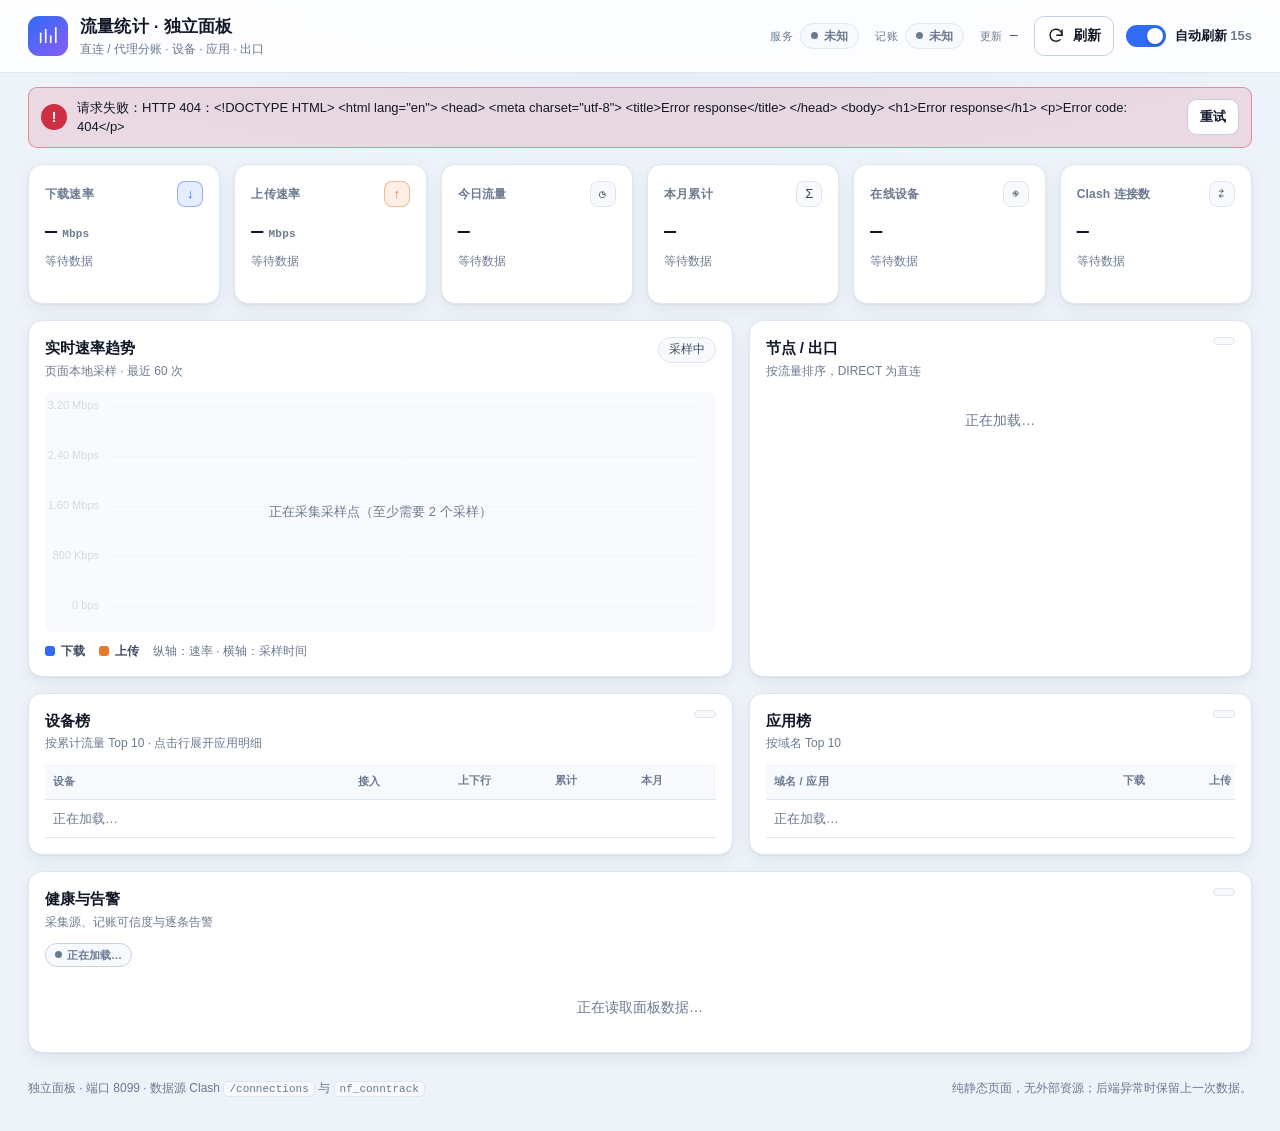
==== traffic-stats/files/panel/index.html @ e316978b "feat(panel): 独立 HTTP 面板服务（脱离 LuCI，默认关闭） - 新增 /etc/init.d/traffic-panel：procd 启动独立 uhttpd 实例，端口 8099（" ====
<!DOCTYPE html>
<html lang="zh-CN">
<head>
<meta charset="utf-8">
<meta name="viewport" content="width=device-width, initial-scale=1">
<meta name="referrer" content="no-referrer">
<meta name="color-scheme" content="light dark">
<meta name="description" content="OpenWrt 流量统计独立面板：直连与代理分账的设备、应用、出口与健康状态。">
<title>流量统计 · 独立面板</title>
<link rel="stylesheet" href="style.css">
</head>
<body>
<a class="skip-link" href="#main">跳到主要内容</a>

<header class="topbar">
  <div class="topbar__brand">
    <span class="brand__mark" aria-hidden="true">
      <svg viewBox="0 0 24 24" width="22" height="22" fill="none" stroke="currentColor" stroke-width="1.8" stroke-linecap="round" stroke-linejoin="round" focusable="false">
        <path d="M4 19V9"></path>
        <path d="M9.5 19V5"></path>
        <path d="M15 19v-7"></path>
        <path d="M20.5 19V3"></path>
      </svg>
    </span>
    <div class="brand__text">
      <h1>流量统计 · 独立面板</h1>
      <p class="brand__sub">直连 / 代理分账 · 设备 · 应用 · 出口</p>
    </div>
  </div>

  <div class="topbar__status">
    <span class="status-item">
      <span class="status-item__label">服务</span>
      <span id="state-pill" class="pill pill--unknown">未知</span>
    </span>
    <span class="status-item">
      <span class="status-item__label">记账</span>
      <span id="confidence-pill" class="pill pill--unknown">未知</span>
    </span>
    <span class="status-item">
      <span class="status-item__label">更新</span>
      <time id="last-updated" class="status-time" datetime="">—</time>
    </span>
    <div class="topbar__actions">
      <button id="refresh-btn" type="button" class="btn btn--icon" aria-label="立即刷新数据" title="立即刷新">
        <svg class="btn__icon" viewBox="0 0 24 24" width="18" height="18" fill="none" stroke="currentColor" stroke-width="1.9" stroke-linecap="round" stroke-linejoin="round" aria-hidden="true" focusable="false">
          <path d="M20 11a8 8 0 1 0-2.6 5.9"></path>
          <path d="M20 4v7h-7"></path>
        </svg>
        <span class="btn__label">刷新</span>
      </button>
      <label class="switch" for="auto-refresh">
        <input id="auto-refresh" class="switch__input" type="checkbox" checked>
        <span class="switch__track" aria-hidden="true"><span class="switch__thumb"></span></span>
        <span class="switch__label">自动刷新 <span class="muted">15s</span></span>
      </label>
    </div>
  </div>
</header>

<p id="aria-live" class="visually-hidden" role="status" aria-live="polite"></p>

<div id="error-bar" class="errorbar" role="alert" hidden>
  <span class="errorbar__icon" aria-hidden="true">!</span>
  <p id="error-text" class="errorbar__text"></p>
  <button id="error-retry" type="button" class="btn btn--small" aria-label="重新请求面板数据">重试</button>
</div>

<section id="auth-panel" class="authpanel" aria-labelledby="auth-title" hidden>
  <h2 id="auth-title" class="authpanel__title">需要访问令牌</h2>
  <p id="auth-desc" class="authpanel__desc">面板服务要求令牌。令牌只保存在本机浏览器中，用于请求本机面板接口。</p>
  <form id="auth-form" class="authpanel__form" novalidate>
    <label class="field" for="token-input">
      <span class="field__label">访问令牌</span>
      <input id="token-input" class="field__input" type="password" name="token" autocomplete="off" spellcheck="false" placeholder="粘贴面板令牌" aria-describedby="auth-hint">
    </label>
    <div class="authpanel__actions">
      <button type="submit" class="btn btn--primary" aria-label="保存令牌并重试">保存并重试</button>
      <button type="button" id="token-clear" class="btn btn--ghost" aria-label="清除已保存的令牌">清除令牌</button>
    </div>
    <p id="auth-hint" class="field__hint">也可在地址后附加 <code>?token=…</code> 打开，页面会自动记住并从地址栏移除。</p>
  </form>
</section>

<main id="main" class="layout">
  <h2 class="visually-hidden">概览</h2>
  <section class="cards" aria-labelledby="cards-title">
    <h3 id="cards-title" class="visually-hidden">速率与总量</h3>

    <article class="card">
      <div class="card__head">
        <span class="card__label">下载速率</span>
        <span class="card__icon card__icon--down" aria-hidden="true">↓</span>
      </div>
      <p class="card__value"><span id="card-rx">—</span><span class="card__unit">Mbps</span></p>
      <p class="card__sub" id="card-rx-sub">等待数据</p>
    </article>

    <article class="card">
      <div class="card__head">
        <span class="card__label">上传速率</span>
        <span class="card__icon card__icon--up" aria-hidden="true">↑</span>
      </div>
      <p class="card__value"><span id="card-tx">—</span><span class="card__unit">Mbps</span></p>
      <p class="card__sub" id="card-tx-sub">等待数据</p>
    </article>

    <article class="card">
      <div class="card__head">
        <span class="card__label">今日流量</span>
        <span class="card__icon" aria-hidden="true">◷</span>
      </div>
      <p class="card__value"><span id="card-today">—</span></p>
      <p class="card__sub" id="card-today-sub">按今日 5 分钟桶累计</p>
    </article>

    <article class="card">
      <div class="card__head">
        <span class="card__label">本月累计</span>
        <span class="card__icon" aria-hidden="true">Σ</span>
      </div>
      <p class="card__value"><span id="card-month">—</span></p>
      <p class="card__sub" id="card-month-sub">直连与代理合计</p>
    </article>

    <article class="card">
      <div class="card__head">
        <span class="card__label">在线设备</span>
        <span class="card__icon" aria-hidden="true">◉</span>
      </div>
      <p class="card__value"><span id="card-devices">—</span><span class="card__unit" id="card-devices-unit"></span></p>
      <p class="card__sub" id="card-devices-sub">近 3 分钟有活动</p>
    </article>

    <article class="card">
      <div class="card__head">
        <span class="card__label">Clash 连接数</span>
        <span class="card__icon" aria-hidden="true">⇄</span>
      </div>
      <p class="card__value"><span id="card-clash">—</span></p>
      <p class="card__sub" id="card-clash-sub">mihomo /connections</p>
    </article>
  </section>

  <div class="columns">
    <section class="panel panel--chart" aria-labelledby="chart-title">
      <header class="panel__head">
        <div class="panel__titles">
          <h2 id="chart-title" class="panel__title">实时速率趋势</h2>
          <p class="panel__sub">页面本地采样 · 最近 <span id="chart-window">60</span> 次</p>
        </div>
        <span class="panel__meta" id="chart-meta">采样中</span>
      </header>
      <div class="chart">
        <canvas id="rate-chart" width="640" height="240" role="img" aria-label="实时上下行速率趋势图"></canvas>
        <p id="chart-empty" class="chart__empty">正在采集采样点（至少需要 2 个采样）</p>
      </div>
      <div class="legend" aria-hidden="false">
        <span class="legend__item"><span class="legend__dot legend__dot--rx" aria-hidden="true"></span>下载</span>
        <span class="legend__item"><span class="legend__dot legend__dot--tx" aria-hidden="true"></span>上传</span>
        <span class="legend__note" id="chart-legend-note">纵轴：速率 · 横轴：采样时间</span>
      </div>
    </section>

    <section class="panel panel--nodes" aria-labelledby="nodes-title">
      <header class="panel__head">
        <div class="panel__titles">
          <h2 id="nodes-title" class="panel__title">节点 / 出口</h2>
          <p class="panel__sub">按流量排序，DIRECT 为直连</p>
        </div>
        <span class="panel__meta" id="nodes-meta"></span>
      </header>
      <div id="nodes-list" class="nodelist"></div>
    </section>
  </div>

  <div class="columns columns--tables">
    <section class="panel" aria-labelledby="devices-title">
      <header class="panel__head">
        <div class="panel__titles">
          <h2 id="devices-title" class="panel__title">设备榜</h2>
          <p class="panel__sub">按累计流量 Top 10 · 点击行展开应用明细</p>
        </div>
        <span class="panel__meta" id="devices-meta"></span>
      </header>
      <div class="table-scroll">
        <table class="dtable">
          <caption class="visually-hidden">按累计流量排序的前 10 台设备，点击行可展开该设备应用明细</caption>
          <thead>
            <tr>
              <th scope="col">设备</th>
              <th scope="col" class="col-link">接入</th>
              <th scope="col" class="num">上下行</th>
              <th scope="col" class="num">累计</th>
              <th scope="col" class="num">本月</th>
              <th scope="col" class="caret-col"><span class="visually-hidden">应用明细</span></th>
            </tr>
          </thead>
          <tbody id="devices-body">
            <tr><td colspan="6" class="placeholder">正在加载…</td></tr>
          </tbody>
        </table>
      </div>
    </section>

    <section class="panel" aria-labelledby="apps-title">
      <header class="panel__head">
        <div class="panel__titles">
          <h2 id="apps-title" class="panel__title">应用榜</h2>
          <p class="panel__sub">按域名 Top 10</p>
        </div>
        <span class="panel__meta" id="apps-meta"></span>
      </header>
      <div class="table-scroll">
        <table class="dtable">
          <caption class="visually-hidden">按下载流量排序的前 10 个应用域名</caption>
          <thead>
            <tr>
              <th scope="col">域名 / 应用</th>
              <th scope="col" class="num">下载</th>
              <th scope="col" class="num">上传</th>
              <th scope="col" class="num">设备数</th>
            </tr>
          </thead>
          <tbody id="apps-body">
            <tr><td colspan="4" class="placeholder">正在加载…</td></tr>
          </tbody>
        </table>
      </div>
    </section>
  </div>

  <section class="panel panel--health" aria-labelledby="health-title">
    <header class="panel__head">
      <div class="panel__titles">
        <h2 id="health-title" class="panel__title">健康与告警</h2>
        <p class="panel__sub">采集源、记账可信度与逐条告警</p>
      </div>
      <span class="panel__meta" id="health-meta"></span>
    </header>
    <div id="health-sources" class="sources"></div>
    <div id="health-reasons" class="reasons"></div>
  </section>
</main>

<footer class="footer">
  <p>独立面板 · 端口 8099 · 数据源 Clash <code>/connections</code> 与 <code>nf_conntrack</code></p>
  <p class="footer__note">纯静态页面，无外部资源；后端异常时保留上一次数据。</p>
</footer>

<script src="app.js"></script>
</body>
</html>
---- traffic-stats/files/panel/style.css ----
/* =========================================================================
   流量统计 · 独立面板  style.css
   纯原生 CSS：无外部字体、无 CDN、无构建步骤。
   主题跟随系统 prefers-color-scheme，变量在 :root 与媒体查询中各定义一份。
   ========================================================================= */

/* ------------------------------------------------------------------ *
 * 设计变量
 * ------------------------------------------------------------------ */
:root {
  --bg: #eef2f9;
  --bg-accent: #dbe4f5;
  --panel: #ffffff;
  --panel-2: #f7f9fd;
  --text: #101828;
  --text-soft: #3d4a5f;
  --muted: #6b7a90;
  --line: #dfe6f1;
  --line-strong: #c6d2e3;
  --accent: #2f6bf4;
  --accent-soft: rgba(47, 107, 244, .12);
  --rx: #2f6bf4;
  --tx: #e8792b;
  --ok: #1f9d66;
  --ok-soft: rgba(31, 157, 102, .14);
  --warn: #b7791f;
  --warn-soft: rgba(183, 121, 31, .16);
  --danger: #cf2f45;
  --danger-soft: rgba(207, 47, 69, .12);
  --chart-grid: #e6ecf6;
  --chart-axis: #b8c4d6;
  --shadow: 0 1px 2px rgba(16, 24, 40, .05), 0 6px 18px rgba(16, 24, 40, .06);
  --radius: 14px;
  --radius-sm: 9px;
  --mono: ui-monospace, SFMono-Regular, "SF Mono", Menlo, Consolas, "Liberation Mono", monospace;
}

@media (prefers-color-scheme: dark) {
  :root {
    --bg: #0f1420;
    --bg-accent: #141c2c;
    --panel: #161d2b;
    --panel-2: #1d2534;
    --text: #e9eefb;
    --text-soft: #c3ccdd;
    --muted: #8b9ab4;
    --line: #2a3346;
    --line-strong: #3a4560;
    --accent: #6f9bff;
    --accent-soft: rgba(111, 155, 255, .16);
    --rx: #7aa2ff;
    --tx: #f0a15c;
    --ok: #4bd691;
    --ok-soft: rgba(75, 214, 145, .15);
    --warn: #e0b052;
    --warn-soft: rgba(224, 176, 82, .16);
    --danger: #ff8094;
    --danger-soft: rgba(255, 128, 148, .14);
    --chart-grid: #26304a;
    --chart-axis: #46536e;
    --shadow: 0 1px 2px rgba(0, 0, 0, .35), 0 8px 22px rgba(0, 0, 0, .35);
  }
}

/* ------------------------------------------------------------------ *
 * 基础
 * ------------------------------------------------------------------ */
* { box-sizing: border-box; }

html, body {
  margin: 0;
  padding: 0;
  min-height: 100%;
}

body {
  background:
    radial-gradient(1200px 420px at 50% -120px, var(--bg-accent), transparent 70%),
    var(--bg);
  color: var(--text);
  font-family: -apple-system, BlinkMacSystemFont, "Segoe UI", "PingFang SC",
    "Hiragino Sans GB", "Microsoft YaHei", "Noto Sans CJK SC", "Source Han Sans SC", sans-serif;
  font-size: 14px;
  line-height: 1.5;
  -webkit-font-smoothing: antialiased;
}

h1, h2, h3, h4, p { margin: 0; }

code {
  font-family: var(--mono);
  font-size: .92em;
  padding: 1px 5px;
  border-radius: 5px;
  background: var(--panel-2);
  border: 1px solid var(--line);
}

/* [hidden] 必须压过 tr 的 table-row 等 UA 显示规则 */
[hidden] { display: none !important; }

.visually-hidden {
  position: absolute !important;
  width: 1px;
  height: 1px;
  margin: -1px;
  padding: 0;
  overflow: hidden;
  clip: rect(0 0 0 0);
  clip-path: inset(50%);
  white-space: nowrap;
  border: 0;
}

.skip-link {
  position: absolute;
  left: 8px;
  top: -56px;
  z-index: 20;
  padding: 10px 16px;
  background: var(--accent);
  color: #fff;
  border-radius: 0 0 var(--radius-sm) var(--radius-sm);
  text-decoration: none;
  transition: top .15s ease;
}
.skip-link:focus { top: 0; }

/* 焦点可见（键盘导航） */
:focus-visible {
  outline: 3px solid var(--accent);
  outline-offset: 2px;
  border-radius: 6px;
}

.muted { color: var(--muted); }

/* ------------------------------------------------------------------ *
 * 顶栏
 * ------------------------------------------------------------------ */
.topbar {
  position: sticky;
  top: 0;
  z-index: 10;
  display: flex;
  flex-wrap: wrap;
  align-items: center;
  justify-content: space-between;
  gap: 12px 20px;
  padding: 14px clamp(12px, 3vw, 28px);
  background: var(--panel);
  background: color-mix(in srgb, var(--panel) 88%, transparent);
  backdrop-filter: blur(8px);
  border-bottom: 1px solid var(--line);
}

@media (prefers-reduced-motion: no-preference) {
  .topbar { transition: box-shadow .2s ease; }
}

.topbar__brand {
  display: flex;
  align-items: center;
  gap: 12px;
  min-width: 0;
}

.brand__mark {
  display: inline-flex;
  align-items: center;
  justify-content: center;
  width: 40px;
  height: 40px;
  flex: none;
  border-radius: 11px;
  color: #fff;
  background: linear-gradient(140deg, var(--accent), #8a5cf6);
}

.brand__text { min-width: 0; }

.brand__text h1 {
  font-size: 17px;
  font-weight: 650;
  letter-spacing: .2px;
  white-space: nowrap;
}

.brand__sub {
  font-size: 12px;
  color: var(--muted);
}

.topbar__status {
  display: flex;
  flex-wrap: wrap;
  align-items: center;
  gap: 8px 16px;
}

.status-item {
  display: inline-flex;
  align-items: center;
  gap: 7px;
  min-width: 0;
}

.status-item__label {
  font-size: 11px;
  color: var(--muted);
  letter-spacing: .4px;
}

.status-time {
  font-family: var(--mono);
  font-size: 13px;
  color: var(--text-soft);
}
.status-time[data-stale="1"] { color: var(--warn); }

.topbar__actions {
  display: flex;
  align-items: center;
  gap: 12px;
}

/* 状态胶囊 */
.pill {
  display: inline-flex;
  align-items: center;
  gap: 6px;
  min-height: 26px;
  padding: 2px 10px;
  border-radius: 999px;
  font-size: 12px;
  font-weight: 600;
  border: 1px solid transparent;
  white-space: nowrap;
}
.pill::before {
  content: "";
  width: 7px;
  height: 7px;
  border-radius: 50%;
  background: currentColor;
  flex: none;
}
.pill--ok { color: var(--ok); background: var(--ok-soft); border-color: color-mix(in srgb, var(--ok) 40%, transparent); }
.pill--warn { color: var(--warn); background: var(--warn-soft); border-color: color-mix(in srgb, var(--warn) 40%, transparent); }
.pill--danger { color: var(--danger); background: var(--danger-soft); border-color: color-mix(in srgb, var(--danger) 40%, transparent); }
.pill--unknown { color: var(--muted); background: var(--panel-2); border-color: var(--line); }
.pill--loading { color: var(--accent); background: var(--accent-soft); border-color: color-mix(in srgb, var(--accent) 40%, transparent); }
.pill--loading::before { animation: pulse 1.4s ease-in-out infinite; }

@keyframes pulse {
  0%, 100% { opacity: .35; transform: scale(.8); }
  50% { opacity: 1; transform: scale(1); }
}

/* ------------------------------------------------------------------ *
 * 按钮与开关
 * ------------------------------------------------------------------ */
.btn {
  display: inline-flex;
  align-items: center;
  justify-content: center;
  gap: 8px;
  min-height: 40px;
  padding: 8px 16px;
  border: 1px solid var(--line-strong);
  border-radius: 10px;
  background: var(--panel);
  color: var(--text);
  font: inherit;
  font-weight: 600;
  cursor: pointer;
  transition: background .15s ease, border-color .15s ease, transform .1s ease;
}
.btn:hover { border-color: var(--accent); color: var(--accent); }
.btn:active { transform: translateY(1px); }
.btn[disabled] { opacity: .55; cursor: not-allowed; }

.btn--icon { min-width: 40px; padding: 8px 12px; }
.btn__icon { transition: transform .6s ease; }
.btn.is-spinning .btn__icon { transform: rotate(360deg); }
@media (prefers-reduced-motion: no-preference) {
  .btn.is-spinning .btn__icon { animation: spin .9s linear infinite; }
}
@keyframes spin { to { transform: rotate(360deg); } }

.btn--primary {
  background: var(--accent);
  border-color: var(--accent);
  color: #fff;
}
.btn--primary:hover { background: color-mix(in srgb, var(--accent) 88%, #fff); color: #fff; }

.btn--ghost { background: transparent; border-color: transparent; color: var(--muted); }
.btn--ghost:hover { color: var(--danger); border-color: transparent; }

.btn--small { min-height: 36px; padding: 6px 12px; font-size: 13px; }

.switch {
  display: inline-flex;
  align-items: center;
  gap: 9px;
  min-height: 40px;
  cursor: pointer;
  user-select: none;
}
.switch__input {
  position: absolute;
  opacity: 0;
  width: 1px;
  height: 1px;
}
.switch__track {
  position: relative;
  width: 40px;
  height: 22px;
  border-radius: 999px;
  background: var(--line-strong);
  transition: background .18s ease;
  flex: none;
}
.switch__thumb {
  position: absolute;
  top: 3px;
  left: 3px;
  width: 16px;
  height: 16px;
  border-radius: 50%;
  background: #fff;
  box-shadow: 0 1px 3px rgba(0, 0, 0, .25);
  transition: transform .18s ease;
}
.switch__input:checked + .switch__track { background: var(--accent); }
.switch__input:checked + .switch__track .switch__thumb { transform: translateX(18px); }
.switch__input:focus-visible + .switch__track { outline: 3px solid var(--accent); outline-offset: 2px; }
.switch__label { font-size: 13px; font-weight: 600; }

/* ------------------------------------------------------------------ *
 * 错误条 / 令牌面板
 * ------------------------------------------------------------------ */
.errorbar {
  display: flex;
  align-items: center;
  gap: 10px;
  margin: 14px clamp(12px, 3vw, 28px) 0;
  padding: 10px 12px;
  border: 1px solid color-mix(in srgb, var(--danger) 45%, transparent);
  border-radius: var(--radius-sm);
  background: var(--danger-soft);
  color: var(--text);
}
.errorbar__icon {
  display: inline-flex;
  align-items: center;
  justify-content: center;
  width: 26px;
  height: 26px;
  flex: none;
  border-radius: 50%;
  background: var(--danger);
  color: #fff;
  font-weight: 700;
}
.errorbar__text { flex: 1; min-width: 0; font-size: 13px; }

.authpanel {
  margin: 14px clamp(12px, 3vw, 28px) 0;
  padding: 18px;
  border: 1px solid color-mix(in srgb, var(--warn) 45%, transparent);
  border-radius: var(--radius);
  background: var(--panel);
  box-shadow: var(--shadow);
}
.authpanel__title { font-size: 15px; font-weight: 650; }
.authpanel__desc { margin-top: 6px; color: var(--text-soft); font-size: 13px; }
.authpanel__form { margin-top: 14px; }
.authpanel__actions { display: flex; flex-wrap: wrap; gap: 10px; margin-top: 12px; }

.field { display: block; }
.field__label {
  display: block;
  margin-bottom: 6px;
  font-size: 12px;
  font-weight: 650;
  color: var(--text-soft);
}
.field__input {
  width: 100%;
  min-height: 44px;
  padding: 10px 12px;
  border: 1px solid var(--line-strong);
  border-radius: 10px;
  background: var(--panel-2);
  color: var(--text);
  font: inherit;
}
.field__input:focus { border-color: var(--accent); background: var(--panel); }
.field__hint { margin-top: 10px; font-size: 12px; color: var(--muted); }

/* ------------------------------------------------------------------ *
 * 布局
 * ------------------------------------------------------------------ */
.layout {
  padding: 16px clamp(12px, 3vw, 28px) 8px;
  display: grid;
  gap: 16px;
}

.cards {
  display: grid;
  grid-template-columns: repeat(6, minmax(0, 1fr));
  gap: 14px;
}

.columns {
  display: grid;
  grid-template-columns: minmax(0, 7fr) minmax(0, 5fr);
  gap: 16px;
}
.columns--tables { grid-template-columns: minmax(0, 7fr) minmax(0, 5fr); }

/* ------------------------------------------------------------------ *
 * 概览卡
 * ------------------------------------------------------------------ */
.card {
  padding: 16px;
  border: 1px solid var(--line);
  border-radius: var(--radius);
  background: var(--panel);
  box-shadow: var(--shadow);
  min-width: 0;
}
.card__head {
  display: flex;
  align-items: center;
  justify-content: space-between;
  gap: 8px;
}
.card__label {
  font-size: 12px;
  font-weight: 650;
  color: var(--muted);
  letter-spacing: .2px;
  overflow: hidden;
  text-overflow: ellipsis;
  white-space: nowrap;
}
.card__icon {
  display: inline-flex;
  align-items: center;
  justify-content: center;
  width: 26px;
  height: 26px;
  flex: none;
  border-radius: 8px;
  font-size: 13px;
  background: var(--panel-2);
  border: 1px solid var(--line);
  color: var(--text-soft);
}
.card__icon--down { color: var(--rx); border-color: color-mix(in srgb, var(--rx) 45%, transparent); background: color-mix(in srgb, var(--rx) 12%, transparent); }
.card__icon--up { color: var(--tx); border-color: color-mix(in srgb, var(--tx) 45%, transparent); background: color-mix(in srgb, var(--tx) 12%, transparent); }

.card__value {
  margin-top: 10px;
  display: flex;
  align-items: baseline;
  gap: 5px;
  font-family: var(--mono);
  font-size: clamp(20px, 1.5vw, 26px);
  font-weight: 650;
  font-variant-numeric: tabular-nums;
  letter-spacing: .2px;
  word-break: break-all;
}
.card__unit {
  font-family: inherit;
  font-size: 11px;
  font-weight: 600;
  color: var(--muted);
}
.card__sub {
  margin-top: 6px;
  min-height: 2.9em;
  font-size: 12px;
  line-height: 1.45;
  color: var(--muted);
  overflow: hidden;
  display: -webkit-box;
  -webkit-line-clamp: 2;
  -webkit-box-orient: vertical;
}

/* ------------------------------------------------------------------ *
 * 面板
 * ------------------------------------------------------------------ */
.panel {
  padding: 16px;
  border: 1px solid var(--line);
  border-radius: var(--radius);
  background: var(--panel);
  box-shadow: var(--shadow);
  min-width: 0;
}
.panel__head {
  display: flex;
  align-items: flex-start;
  justify-content: space-between;
  gap: 12px;
}
.panel__title { font-size: 15px; font-weight: 650; }
.panel__sub { margin-top: 2px; font-size: 12px; color: var(--muted); }
.panel__meta {
  flex: none;
  font-family: var(--mono);
  font-size: 12px;
  color: var(--text-soft);
  background: var(--panel-2);
  border: 1px solid var(--line);
  border-radius: 999px;
  padding: 3px 10px;
  max-width: 46%;
  overflow: hidden;
  text-overflow: ellipsis;
  white-space: nowrap;
}

/* ------------------------------------------------------------------ *
 * 图表
 * ------------------------------------------------------------------ */
.chart {
  position: relative;
  margin-top: 12px;
  width: 100%;
}
#rate-chart {
  display: block;
  width: 100%;
  height: 240px;
}
.chart__empty {
  position: absolute;
  inset: 0;
  display: flex;
  align-items: center;
  justify-content: center;
  text-align: center;
  font-size: 13px;
  color: var(--muted);
  background: var(--panel-2);
  background: color-mix(in srgb, var(--panel-2) 75%, transparent);
  border-radius: var(--radius-sm);
}
.legend {
  display: flex;
  flex-wrap: wrap;
  align-items: center;
  gap: 14px;
  margin-top: 10px;
  font-size: 12px;
  color: var(--text-soft);
}
.legend__item { display: inline-flex; align-items: center; gap: 6px; font-weight: 600; }
.legend__dot { width: 10px; height: 10px; border-radius: 3px; flex: none; }
.legend__dot--rx { background: var(--rx); }
.legend__dot--tx { background: var(--tx); }
.legend__note { color: var(--muted); }

/* ------------------------------------------------------------------ *
 * 表格
 * ------------------------------------------------------------------ */
.table-scroll {
  margin-top: 12px;
  overflow-x: auto;
  -webkit-overflow-scrolling: touch;
}

.dtable {
  width: 100%;
  min-width: 560px;
  border-collapse: collapse;
  table-layout: fixed;
  font-size: 13px;
}
.dtable caption { text-align: left; }
.dtable th, .dtable td {
  padding: 9px 8px;
  border-bottom: 1px solid var(--line);
  text-align: left;
  vertical-align: middle;
  overflow: hidden;
  text-overflow: ellipsis;
}
.dtable .col-link { width: 64px; }
.dtable th.num, .dtable td.num { width: 86px; }
.dtable th.caret-col, .dtable td.caret-col { width: 44px; }
.dtable th {
  font-size: 11px;
  font-weight: 650;
  letter-spacing: .3px;
  color: var(--muted);
  background: var(--panel-2);
  position: sticky;
  top: 0;
  white-space: nowrap;
}
.dtable th.num, .dtable td.num {
  text-align: right;
  font-family: var(--mono);
  font-variant-numeric: tabular-nums;
  white-space: nowrap;
}
.caret-col { width: 44px; }
.placeholder { color: var(--muted); text-align: center; padding: 22px 10px; }

/* 设备行 */
.drow { cursor: pointer; }
.drow:hover td { background: color-mix(in srgb, var(--accent-soft) 60%, transparent); }
.cell-main {
  display: block;
  font-weight: 600;
  overflow: hidden;
  text-overflow: ellipsis;
  white-space: nowrap;
  max-width: 100%;
}
.cell-sub {
  display: block;
  margin-top: 2px;
  font-family: var(--mono);
  font-size: 11px;
  color: var(--muted);
  overflow: hidden;
  text-overflow: ellipsis;
  white-space: nowrap;
  max-width: 100%;
}
.cell-sub .badge { font-size: 10px; min-height: 20px; padding: 0 7px; margin-top: 3px; }
.speed {
  display: block;
  font-family: var(--mono);
  font-size: 12px;
  font-variant-numeric: tabular-nums;
  line-height: 1.5;
  white-space: nowrap;
}
.speed--down { color: var(--rx); }
.speed--up { color: var(--tx); }
.rate-down { color: var(--rx); font-weight: 600; }
.rate-up { color: var(--tx); font-weight: 600; }

.badge {
  display: inline-flex;
  align-items: center;
  gap: 5px;
  min-height: 24px;
  padding: 1px 9px;
  border-radius: 999px;
  font-size: 11px;
  font-weight: 650;
  border: 1px solid var(--line-strong);
  background: var(--panel-2);
  color: var(--text-soft);
  max-width: 180px;
  white-space: nowrap;
}
.badge::before { content: ""; width: 7px; height: 7px; border-radius: 50%; background: currentColor; flex: none; }
.badge__text {
  overflow: hidden;
  text-overflow: ellipsis;
  white-space: nowrap;
  min-width: 0;
}
.badge--wifi { color: var(--accent); border-color: color-mix(in srgb, var(--accent) 45%, transparent); background: var(--accent-soft); }
.badge--wired, .badge--ok { color: var(--ok); border-color: color-mix(in srgb, var(--ok) 45%, transparent); background: var(--ok-soft); }
.badge--unknown { color: var(--muted); }
.badge--danger { color: var(--danger); border-color: color-mix(in srgb, var(--danger) 45%, transparent); background: var(--danger-soft); }
.badge--direct { color: var(--ok); border-color: color-mix(in srgb, var(--ok) 45%, transparent); background: var(--ok-soft); }
.badge--proxy { color: var(--tx); border-color: color-mix(in srgb, var(--tx) 45%, transparent); background: color-mix(in srgb, var(--tx) 12%, transparent); }

/* 展开按钮：键盘与屏幕阅读器的入口，行点击是鼠标便利路径 */
.row-toggle {
  display: inline-flex;
  align-items: center;
  justify-content: center;
  width: 36px;
  height: 36px;
  padding: 0;
  border: 1px solid transparent;
  border-radius: 8px;
  background: transparent;
  color: var(--text-soft);
  cursor: pointer;
}
.row-toggle:hover { background: var(--panel-2); border-color: var(--line-strong); color: var(--accent); }
.row-toggle .caret { font-size: 13px; line-height: 1; }

.caret {
  display: inline-block;
  width: 10px;
  transition: transform .16s ease;
  color: var(--muted);
}
.row-toggle[aria-expanded="true"] .caret { transform: rotate(90deg); color: var(--accent); }

/* 设备详情行 */
.detail-row > td {
  background: var(--panel-2);
  padding: 14px;
  border-bottom: 1px solid var(--line);
}
.detail__grid {
  display: flex;
  flex-wrap: wrap;
  gap: 8px 18px;
  margin-bottom: 12px;
  font-size: 12px;
}
.kv { display: inline-flex; align-items: baseline; gap: 6px; min-width: 0; }
.kv__k { color: var(--muted); flex: none; }
.kv__v { font-family: var(--mono); font-weight: 600; color: var(--text); }
.kv__v--warn { color: var(--warn); }

.quota {
  display: flex;
  align-items: center;
  gap: 8px;
  width: 100%;
  min-width: 220px;
  margin-bottom: 10px;
}
.quota__bar {
  flex: 1;
  height: 8px;
  border-radius: 999px;
  background: var(--line);
  overflow: hidden;
}
.quota__fill { display: block; height: 100%; border-radius: 999px; background: var(--ok); width: 0; }
.quota__fill--warn { background: var(--warn); }
.quota__fill--danger { background: var(--danger); }
.quota__text { font-family: var(--mono); font-size: 12px; color: var(--text-soft); white-space: nowrap; }

.mini-table {
  width: 100%;
  border-collapse: collapse;
  font-size: 12px;
}
.mini-table th, .mini-table td {
  padding: 6px 8px;
  border-bottom: 1px solid var(--line);
  text-align: left;
}
.mini-table th { color: var(--muted); font-weight: 650; font-size: 11px; }
.mini-table td.num { text-align: right; font-family: var(--mono); font-variant-numeric: tabular-nums; white-space: nowrap; }
.detail__host {
  max-width: 200px;
  overflow: hidden;
  text-overflow: ellipsis;
  white-space: nowrap;
}

/* ------------------------------------------------------------------ *
 * 节点 / 出口
 * ------------------------------------------------------------------ */
.nodelist { margin-top: 12px; display: grid; gap: 8px; }
.node {
  padding: 10px 12px;
  border: 1px solid var(--line);
  border-radius: var(--radius-sm);
  background: var(--panel-2);
  min-width: 0;
}
.node__head {
  display: flex;
  align-items: center;
  justify-content: space-between;
  gap: 10px;
}
.node__name {
  font-weight: 600;
  min-width: 0;
  overflow: hidden;
  text-overflow: ellipsis;
  white-space: nowrap;
}
.node__total {
  font-family: var(--mono);
  font-size: 12px;
  color: var(--text-soft);
  white-space: nowrap;
}
.node__bar { margin-top: 8px; height: 7px; border-radius: 999px; background: var(--line); overflow: hidden; }
.node__fill { display: block; height: 100%; border-radius: 999px; width: 0; }
.node__fill--0 { background: var(--ok); }
.node__fill--1 { background: var(--accent); }
.node__fill--2 { background: var(--tx); }
.node__fill--3 { background: #8a5cf6; }
.node__fill--4 { background: #22a6c9; }
.node__meta { margin-top: 6px; display: flex; justify-content: space-between; gap: 10px; font-family: var(--mono); font-size: 11px; color: var(--muted); }
.node__empty { color: var(--muted); padding: 18px 8px; text-align: center; }

/* ------------------------------------------------------------------ *
 * 健康
 * ------------------------------------------------------------------ */
.sources {
  margin-top: 12px;
  display: flex;
  flex-wrap: wrap;
  gap: 8px;
}
.reasons { margin-top: 12px; display: grid; gap: 8px; }
.reason {
  display: flex;
  align-items: flex-start;
  gap: 10px;
  padding: 10px 12px;
  border: 1px solid color-mix(in srgb, var(--warn) 40%, transparent);
  border-radius: var(--radius-sm);
  background: var(--warn-soft);
}
.reason__badge {
  flex: none;
  min-width: 104px;
  padding: 3px 8px;
  border-radius: 6px;
  background: var(--panel);
  border: 1px solid var(--line-strong);
  font-size: 11px;
  font-weight: 650;
  color: var(--warn);
  text-align: center;
}
.reason__text {
  font-size: 12px;
  color: var(--text-soft);
  word-break: break-word;
}
.reasons__empty {
  display: flex;
  align-items: center;
  gap: 8px;
  padding: 14px;
  border-radius: var(--radius-sm);
  border: 1px solid color-mix(in srgb, var(--ok) 40%, transparent);
  background: var(--ok-soft);
  color: var(--ok);
  font-weight: 650;
}

/* ------------------------------------------------------------------ *
 * 页脚
 * ------------------------------------------------------------------ */
.footer {
  padding: 18px clamp(12px, 3vw, 28px) 34px;
  display: flex;
  flex-wrap: wrap;
  gap: 4px 18px;
  justify-content: space-between;
  font-size: 12px;
  color: var(--muted);
}
.footer__note { color: var(--muted); }

/* ------------------------------------------------------------------ *
 * 响应式：1200 / 1000 / 760 / 390
 * ------------------------------------------------------------------ */

/* 1000–1199：图表与设备榜整行，节点与应用并排 */
@media (max-width: 1199px) {
  .cards { grid-template-columns: repeat(3, minmax(0, 1fr)); }
  .columns { grid-template-columns: minmax(0, 1fr); }
  .columns--tables { grid-template-columns: minmax(0, 1fr); }
}

/* 760–999：概览卡 2 列，全部单列堆叠 */
@media (max-width: 999px) {
  .cards { grid-template-columns: repeat(2, minmax(0, 1fr)); }
  .panel__meta { max-width: 42%; }
}

/* 480–759：概览卡仍 2 列，面板更紧凑 */
@media (max-width: 759px) {
  .topbar { padding: 12px 12px; gap: 10px 14px; }
  .brand__text h1 { font-size: 15px; }
  .brand__sub { display: none; }
  .status-item__label { display: none; }
  .topbar__status { gap: 6px 12px; width: 100%; }
  .cards { gap: 10px; }
  .card { padding: 13px; }
  .panel { padding: 13px; }
  #rate-chart { height: 200px; }
}

/* ≤480：概览卡 2 列，表格横向滚动，触控目标放大 */
@media (max-width: 480px) {
  .cards { grid-template-columns: repeat(2, minmax(0, 1fr)); gap: 10px; }
  .card__value { font-size: 19px; }
  .topbar__actions { width: 100%; justify-content: space-between; gap: 8px; }
  .btn--icon .btn__label { display: inline; }
  .switch__label { display: none; }
  .dtable { min-width: 600px; font-size: 13px; }
  .dtable th.num, .dtable td.num { width: 76px; }
  .dtable .col-link { width: 60px; }
  .panel__head { flex-wrap: wrap; }
}

/* ≤390：概览卡单列，表格整表横向滚动 */
@media (max-width: 390px) {
  .cards { grid-template-columns: minmax(0, 1fr); }
  .card { padding: 14px; }
  .brand__mark { width: 36px; height: 36px; }
  .btn { min-height: 44px; padding: 10px 14px; }
  .btn--icon { min-width: 44px; }
  .switch { min-height: 44px; }
  .errorbar { flex-wrap: wrap; }
  .errorbar__text { width: 100%; }
  .reason__badge { min-width: 88px; }
}

/* 触摸设备：触控目标 ≥ 40px */
@media (hover: none) {
  .drow { min-height: 44px; }
  .drow:hover td { background: transparent; }
  .badge { min-height: 26px; }
}

@media (prefers-reduced-motion: reduce) {
  * { animation-duration: .001ms !important; transition-duration: .001ms !important; }
}
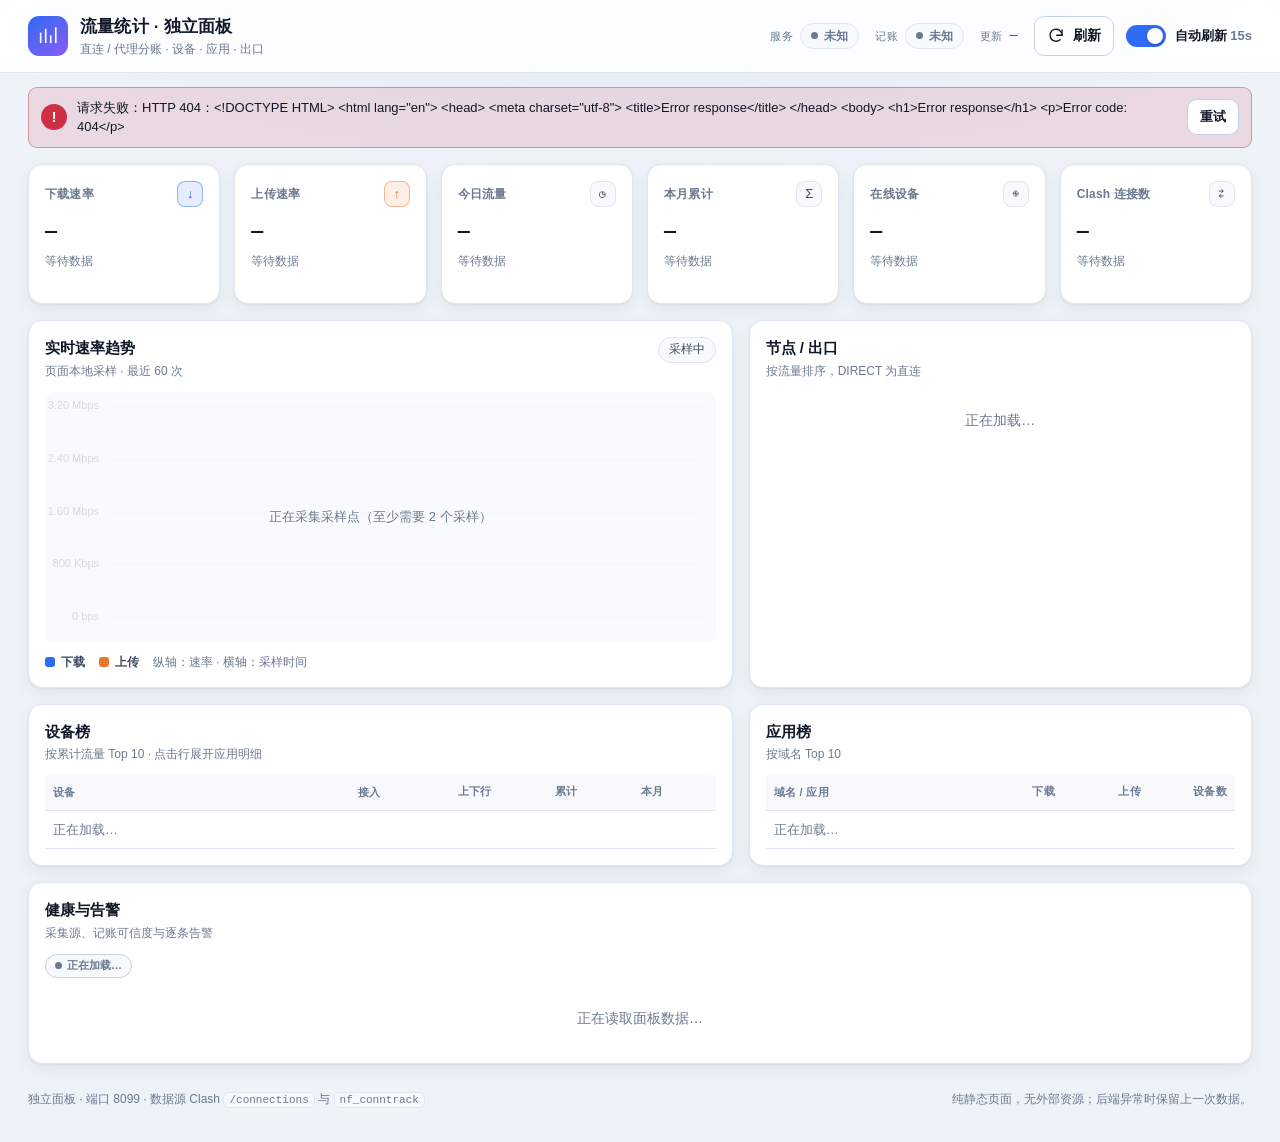
==== commit e3e3a5a9: "docs: 独立面板服务的开启方式、安全边界与默认关闭说明" ====
--- a/traffic-stats/files/panel/index.html
+++ b/traffic-stats/files/panel/index.html
@@ -92,7 +92,7 @@
         <span class="card__label">下载速率</span>
         <span class="card__icon card__icon--down" aria-hidden="true">↓</span>
       </div>
-      <p class="card__value"><span id="card-rx">—</span><span class="card__unit">Mbps</span></p>
+      <p class="card__value"><span id="card-rx">—</span><span class="card__unit" id="card-rx-unit">Mbps</span></p>
       <p class="card__sub" id="card-rx-sub">等待数据</p>
     </article>
 
@@ -101,7 +101,7 @@
         <span class="card__label">上传速率</span>
         <span class="card__icon card__icon--up" aria-hidden="true">↑</span>
       </div>
-      <p class="card__value"><span id="card-tx">—</span><span class="card__unit">Mbps</span></p>
+      <p class="card__value"><span id="card-tx">—</span><span class="card__unit" id="card-tx-unit">Mbps</span></p>
       <p class="card__sub" id="card-tx-sub">等待数据</p>
     </article>
 
@@ -212,7 +212,7 @@
         <span class="panel__meta" id="apps-meta"></span>
       </header>
       <div class="table-scroll">
-        <table class="dtable">
+        <table class="dtable dtable--apps">
           <caption class="visually-hidden">按下载流量排序的前 10 个应用域名</caption>
           <thead>
             <tr>
--- a/traffic-stats/files/panel/style.css
+++ b/traffic-stats/files/panel/style.css
@@ -532,6 +532,14 @@
 /* ------------------------------------------------------------------ *
  * 图表
  * ------------------------------------------------------------------ */
+.panel--chart {
+  display: flex;
+  flex-direction: column;
+}
+.panel--chart .chart {
+  flex: 1 1 auto;
+  min-height: 240px;
+}
 .chart {
   position: relative;
   margin-top: 12px;
@@ -540,7 +548,8 @@
 #rate-chart {
   display: block;
   width: 100%;
-  height: 240px;
+  height: 100%;
+  min-height: 240px;
 }
 .chart__empty {
   position: absolute;
@@ -586,6 +595,8 @@
   table-layout: fixed;
   font-size: 13px;
 }
+.dtable--apps { min-width: 400px; }
+.dtable--apps th.num, .dtable--apps td.num { width: 72px; }
 .dtable caption { text-align: left; }
 .dtable th, .dtable td {
   padding: 9px 8px;
@@ -893,7 +904,7 @@
   .cards { gap: 10px; }
   .card { padding: 13px; }
   .panel { padding: 13px; }
-  #rate-chart { height: 200px; }
+  #rate-chart { min-height: 200px; }
 }
 
 /* ≤480：概览卡 2 列，表格横向滚动，触控目标放大 */
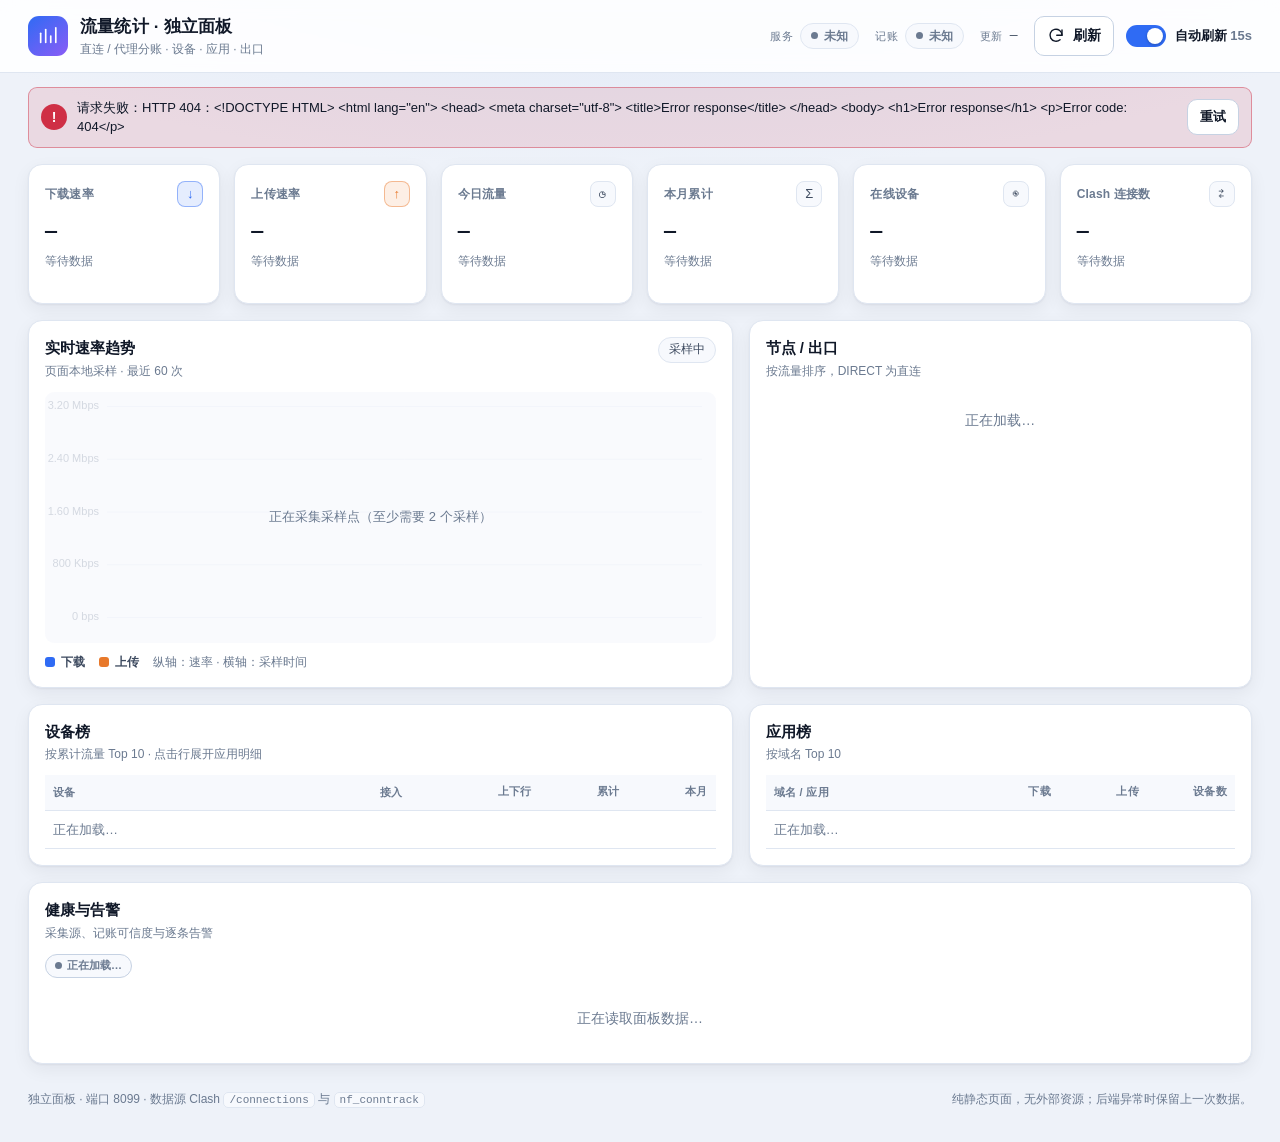
==== commit 568d826b: "feat(panel): 独立面板最终版（前端页面/后端加固/门禁） - 前端：纯原生面板（KPI/趋势/设备榜/应用榜/节点/健康），token 自举与   401 令牌面板、错误保留旧数据、深色与" ====
--- a/traffic-stats/files/panel/index.html
+++ b/traffic-stats/files/panel/index.html
@@ -7,6 +7,7 @@
 <meta name="color-scheme" content="light dark">
 <meta name="description" content="OpenWrt 流量统计独立面板：直连与代理分账的设备、应用、出口与健康状态。">
 <title>流量统计 · 独立面板</title>
+<link rel="icon" href="data:,">
 <link rel="stylesheet" href="style.css">
 </head>
 <body>
@@ -50,7 +51,7 @@
         <span class="btn__label">刷新</span>
       </button>
       <label class="switch" for="auto-refresh">
-        <input id="auto-refresh" class="switch__input" type="checkbox" checked>
+        <input id="auto-refresh" class="switch__input" type="checkbox" checked aria-label="自动刷新，每 15 秒一次">
         <span class="switch__track" aria-hidden="true"><span class="switch__thumb"></span></span>
         <span class="switch__label">自动刷新 <span class="muted">15s</span></span>
       </label>
@@ -82,7 +83,7 @@
   </form>
 </section>
 
-<main id="main" class="layout">
+<main id="main" class="layout" tabindex="-1">
   <h2 class="visually-hidden">概览</h2>
   <section class="cards" aria-labelledby="cards-title">
     <h3 id="cards-title" class="visually-hidden">速率与总量</h3>
@@ -183,24 +184,24 @@
         </div>
         <span class="panel__meta" id="devices-meta"></span>
       </header>
-      <div class="table-scroll">
+      <div class="table-scroll" tabindex="0" role="region" aria-label="设备榜表格，列较多时可横向滚动">
         <table class="dtable">
           <caption class="visually-hidden">按累计流量排序的前 10 台设备，点击行可展开该设备应用明细</caption>
           <thead>
             <tr>
               <th scope="col">设备</th>
               <th scope="col" class="col-link">接入</th>
-              <th scope="col" class="num">上下行</th>
+              <th scope="col" class="num col-speed">上下行</th>
               <th scope="col" class="num">累计</th>
               <th scope="col" class="num">本月</th>
-              <th scope="col" class="caret-col"><span class="visually-hidden">应用明细</span></th>
             </tr>
           </thead>
           <tbody id="devices-body">
-            <tr><td colspan="6" class="placeholder">正在加载…</td></tr>
+            <tr><td colspan="5" class="placeholder">正在加载…</td></tr>
           </tbody>
         </table>
       </div>
+      <p class="scroll-hint">表格可左右滑动查看全部列</p>
     </section>
 
     <section class="panel" aria-labelledby="apps-title">
@@ -211,7 +212,7 @@
         </div>
         <span class="panel__meta" id="apps-meta"></span>
       </header>
-      <div class="table-scroll">
+      <div class="table-scroll" tabindex="0" role="region" aria-label="应用榜表格，列较多时可横向滚动">
         <table class="dtable dtable--apps">
           <caption class="visually-hidden">按下载流量排序的前 10 个应用域名</caption>
           <thead>
@@ -227,6 +228,7 @@
           </tbody>
         </table>
       </div>
+      <p class="scroll-hint">表格可左右滑动查看全部列</p>
     </section>
   </div>
 
--- a/traffic-stats/files/panel/style.css
+++ b/traffic-stats/files/panel/style.css
@@ -126,6 +126,8 @@
 }
 .skip-link:focus { top: 0; }
 
+main:focus { outline: none; }
+
 /* 焦点可见（键盘导航） */
 :focus-visible {
   outline: 3px solid var(--accent);
@@ -421,7 +423,10 @@
   grid-template-columns: minmax(0, 7fr) minmax(0, 5fr);
   gap: 16px;
 }
-.columns--tables { grid-template-columns: minmax(0, 7fr) minmax(0, 5fr); }
+.columns--tables {
+  grid-template-columns: minmax(0, 7fr) minmax(0, 5fr);
+  align-items: start;
+}
 
 /* ------------------------------------------------------------------ *
  * 概览卡
@@ -587,15 +592,22 @@
   overflow-x: auto;
   -webkit-overflow-scrolling: touch;
 }
+.table-scroll:focus-visible { outline: 3px solid var(--accent); outline-offset: 2px; }
+.scroll-hint {
+  display: none;
+  margin-top: 8px;
+  font-size: 11px;
+  color: var(--muted);
+}
 
 .dtable {
   width: 100%;
-  min-width: 560px;
+  min-width: 500px;
   border-collapse: collapse;
   table-layout: fixed;
   font-size: 13px;
 }
-.dtable--apps { min-width: 400px; }
+.dtable--apps { min-width: 350px; }
 .dtable--apps th.num, .dtable--apps td.num { width: 72px; }
 .dtable caption { text-align: left; }
 .dtable th, .dtable td {
@@ -607,8 +619,21 @@
   text-overflow: ellipsis;
 }
 .dtable .col-link { width: 64px; }
-.dtable th.num, .dtable td.num { width: 86px; }
-.dtable th.caret-col, .dtable td.caret-col { width: 44px; }
+.dtable th.num, .dtable td.num { width: 88px; }
+.dtable th.col-speed, .dtable td.col-speed { width: 104px; }
+
+/* 设备名 + 展开按钮同一单元格：省一列，窄屏更从容 */
+.name-wrap {
+  display: flex;
+  align-items: center;
+  gap: 8px;
+  min-width: 0;
+}
+.name-wrap__text {
+  flex: 1 1 auto;
+  min-width: 0;
+}
+.name-wrap .row-toggle { flex: none; }
 .dtable th {
   font-size: 11px;
   font-weight: 650;
@@ -625,7 +650,7 @@
   font-variant-numeric: tabular-nums;
   white-space: nowrap;
 }
-.caret-col { width: 44px; }
+
 .placeholder { color: var(--muted); text-align: center; padding: 22px 10px; }
 
 /* 设备行 */
@@ -698,8 +723,8 @@
   display: inline-flex;
   align-items: center;
   justify-content: center;
-  width: 36px;
-  height: 36px;
+  width: 40px;
+  height: 40px;
   padding: 0;
   border: 1px solid transparent;
   border-radius: 8px;
@@ -881,16 +906,19 @@
  * 响应式：1200 / 1000 / 760 / 390
  * ------------------------------------------------------------------ */
 
-/* 1000–1199：图表与设备榜整行，节点与应用并排 */
+/* 1000–1199：概览卡 3 列 × 2 行，图表/节点、设备/应用仍保持左右分栏 */
 @media (max-width: 1199px) {
   .cards { grid-template-columns: repeat(3, minmax(0, 1fr)); }
-  .columns { grid-template-columns: minmax(0, 1fr); }
-  .columns--tables { grid-template-columns: minmax(0, 1fr); }
-}
-
-/* 760–999：概览卡 2 列，全部单列堆叠 */
+  .dtable .col-link { width: 56px; }
+  .dtable th.num, .dtable td.num { width: 76px; }
+  .dtable th.col-speed, .dtable td.col-speed { width: 100px; }
+  .dtable--apps th.num, .dtable--apps td.num { width: 72px; }
+}
+
+/* 760–999：概览卡 2 列，面板改为单列堆叠 */
 @media (max-width: 999px) {
   .cards { grid-template-columns: repeat(2, minmax(0, 1fr)); }
+  .columns, .columns--tables { grid-template-columns: minmax(0, 1fr); }
   .panel__meta { max-width: 42%; }
 }
 
@@ -914,9 +942,11 @@
   .topbar__actions { width: 100%; justify-content: space-between; gap: 8px; }
   .btn--icon .btn__label { display: inline; }
   .switch__label { display: none; }
-  .dtable { min-width: 600px; font-size: 13px; }
-  .dtable th.num, .dtable td.num { width: 76px; }
-  .dtable .col-link { width: 60px; }
+  .dtable { min-width: 560px; font-size: 13px; }
+  .dtable th.num, .dtable td.num { width: 74px; }
+  .dtable th.col-speed, .dtable td.col-speed { width: 98px; }
+  .dtable .col-link { width: 58px; }
+  .scroll-hint { display: block; }
   .panel__head { flex-wrap: wrap; }
 }
 
